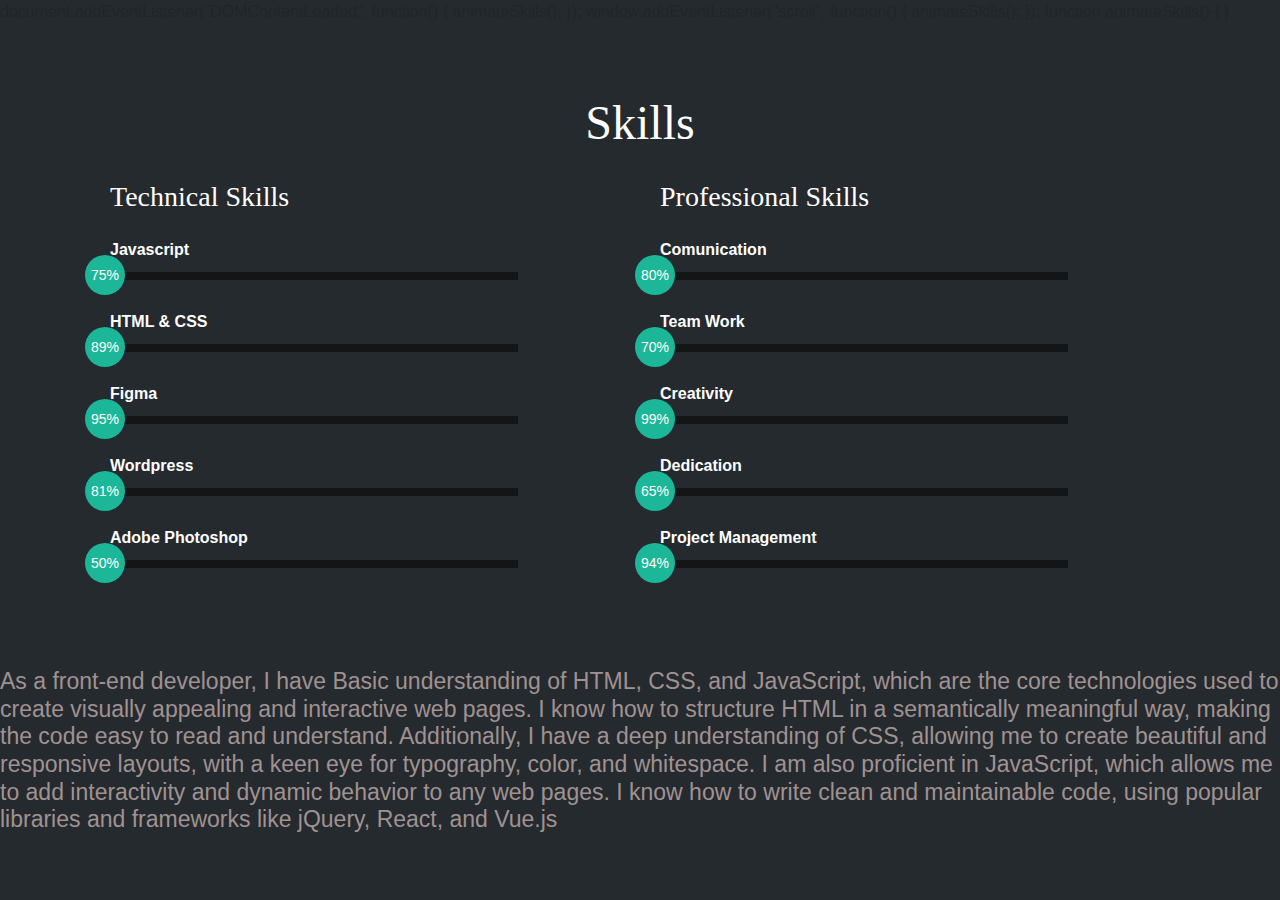
==== portfolio-Armando Sanchez 2023/skills.html @ 65a82f5e "segundaentrega" ====
<!DOCTYPE html>
<html lang="es">
<head>
    <meta charset="UTF-8">
    <meta http-equiv="X-UA-Compatible" content="IE=edge">
    <meta name="viewport" content="width=device-width, initial-scale=1.0">
    <link rel="stylesheet" href="https://cdnjs.cloudflare.com/ajax/libs/font-awesome/6.1.2/css/all.min.css" integrity="sha512-1sCRPdkRXhBV2PBLUdRb4tMg1w2YPf37qatUFeS7zlBy7jJI8Lf4VHwWfZZfpXtYSLy85pkm9GaYVYMfw5BC1A==" crossorigin="anonymous" referrerpolicy="no-referrer" />
    <link rel="stylesheet" href="https://stackpath.bootstrapcdn.com/bootstrap/4.3.1/css/bootstrap.min.css" integrity="sha384-ggOyR0iXCbMQv3Xipma34MD+dH/1fQ784/j6cY/iJTQUOhcWr7x9JvoRxT2MZw1T" crossorigin="anonymous">
    <title>Portfolio</title>
    
    <link rel="stylesheet" href="skills.css">


    document.addEventListener("DOMContentLoaded", function() {
        animateSkills();
      });
      
      window.addEventListener("scroll", function() {
        animateSkills();
      });
      
      function animateSkills() {
        
      }

   <!-- SECCION SKILLS -->
   
   <section class="skills" id="skills">
    <div class="contenido-seccion">
        <h2>Skills</h2>
        <div class="fila">
            <!-- Technical Skill -->
            <div class="col">
                <h3>Technical Skills</h3>
                <div class="skill">
                    <span>Javascript</span>
                    <div class="barra-skill">
                        <div class="progreso">
                            <span>75%</span>
                        </div>
                    </div>
                </div>
                <div class="skill">
                    <span>HTML & CSS</span>
                    <div class="barra-skill">
                        <div class="progreso">
                            <span>89%</span>
                        </div>
                    </div>
                </div>
                <div class="skill">
                    <span>Figma</span>
                    <div class="barra-skill">
                        <div class="progreso">
                            <span>95%</span>
                        </div>
                    </div>
                </div>
                <div class="skill">
                    <span>Wordpress</span>
                    <div class="barra-skill">
                        <div class="progreso">
                            <span>81%</span>
                        </div>
                    </div>
                </div>
                <div class="skill">
                    <span>Adobe Photoshop</span>
                    <div class="barra-skill">
                        <div class="progreso">
                            <span>50%</span>
                        </div>
                    </div>
                </div>
            </div>
            <!-- Professional Skills -->
            <div class="col">
                <h3>Professional Skills</h3>
                <div class="skill">
                    <span>Comunication</span>
                    <div class="barra-skill">
                        <div class="progreso">
                            <span>80%</span>
                        </div>
                    </div>
                </div>
                <div class="skill">
                    <span>Team Work</span>
                    <div class="barra-skill">
                        <div class="progreso">
                            <span>70%</span>
                        </div>
                    </div>
                </div>
                <div class="skill">
                    <span>Creativity</span>
                    <div class="barra-skill">
                        <div class="progreso">
                            <span>99%</span>
                        </div>
                    </div>
                </div>
                <div class="skill">
                    <span>Dedication</span>
                    <div class="barra-skill">
                        <div class="progreso">
                            <span>65%</span>
                        </div>
                    </div>
                </div>
                <div class="skill">
                    <span>Project Management</span>
                    <div class="barra-skill">
                        <div class="progreso">
                            <span>94%</span>
                        </div>
                    </div>
                </div>
            </div>
        </div>
    </div>
</section>



<footer>

    <h1>As a front-end developer, I have Basic understanding of HTML, CSS, and JavaScript, which are the core technologies used to create visually appealing and interactive web pages. I know how to structure HTML in a semantically meaningful way, making the code easy to read and understand. Additionally, I have a deep understanding of CSS, allowing me to create beautiful and responsive layouts, with a keen eye for typography, color, and whitespace.

        I am also proficient in JavaScript, which allows me to add interactivity and dynamic behavior to any web pages. I know how to write clean and maintainable code, using popular libraries and frameworks like jQuery, React, and Vue.js 
</footer>





<script src="script.js"></script>
<script src="https://code.jquery.com/jquery-3.3.1.slim.min.js" integrity="sha384-q8i/X+965DzO0rT7abK41JStQIAqVgRVzpbzo5smXKp4YfRvH+8abtTE1Pi6jizo" crossorigin="anonymous"></script>
<script src="https://cdn.jsdelivr.net/npm/@popperjs/core@2.10.3/dist/umd/popper.min.js"></script>
<script src="https://stackpath.bootstrapcdn.com/bootstrap/4.3.1/js/bootstrap.min.js" integrity="sha384-JjSmVgyd0p3pXB1rRibZUAYoIIy6OrQ6VrjIEaFf/nJGzIxFDsf4x0xIM+B07jRM" crossorigin="anonymous"></script>

</body>
</html>
---- portfolio-Armando Sanchez 2023/skills.css ----
/* SECCION S K I L L S */


body{
  background-color: #252A2E;
}

.skills{
  background-color: #252A2E;
  color: #fff;
  padding: 50px 20px;
}
.skills .contenido-seccion{
  max-width: 1100px;
  margin: auto;
}
.skills h2{
  font-size: 48px;
  font-family: 'Righteous';
  text-align: center;
  padding: 20px 0;

}
.skills .fila{
  display: flex;
}
.skills .fila .col{
  width: 50%;
  padding: 0 20px;
}
.skills .fila .col h3{
  font-size: 28px;
  font-family: 'Righteous';
  margin-bottom: 25px;
}
.skills .skill > span{
  font-weight: bold;
  display: block;
  margin-bottom: 10px;
}
.skills .skill .barra-skill{
  height: 8px;
  width: 80%;
  background-color: #131517;
  position: relative;
  margin-bottom: 30px;
}
.skills .skill .progreso{
  background-color: #1CB698;
  position: absolute;
  top: 0;
  left: 0;
  height: 8px;
}
.skills .skill .barra-skill span{
  position: absolute;
  height: 40px;
  width: 40px;
  background-color: #1CB698;
  border-radius: 50px;
  line-height: 40px;
  text-align: center;
  top: -17px;
  right: -15px;
  font-size: 14px;
}
/* Estas clases se agregaran dinamicamente mediante javascript */
.skills .skill .javascript{
  width: 0%;
  animation: 2s javascript forwards;
  
}
@keyframes javascript {
  0%{width: 0%;}
  100%{width: 75%;}
}

.skills .skill .htmlcss{
  width: 0%;
  animation: 2s htmlcss forwards;
}
@keyframes htmlcss {
  0%{width: 0%;}
  100%{width: 89%;}
}

.skills .skill .photoshop{
  width: 0%;
  animation: 2s photoshop forwards;
}
@keyframes photoshop {
  0%{width: 0%;}
  100%{width: 95%;}
}

.skills .skill .wordpress{
  width: 0%;
  animation: 2s wordpress forwards;
}
@keyframes wordpress {
  0%{width: 0%;}
  100%{width: 81%;}
}

.skills .skill .drupal{
  width: 0%;
  animation: 2s drupal forwards;
}
@keyframes drupal {
  0%{width: 0%;}
  100%{width: 55%;}
}

.skills .skill .comunicacion{
  width: 0%;
  animation: 2s comunicacion forwards;
}
@keyframes comunicacion {
  0%{width: 0%;}
  100%{width: 80%;}
}

.skills .skill .trabajo{
  width: 0%;
  animation: 2s trabajo forwards;
}
@keyframes trabajo {
  0%{width: 0%;}
  100%{width: 70%;}
}

.skills .skill .creatividad{
  width: 0%;
  animation: 2s creatividad forwards;
}
@keyframes creatividad {
  0%{width: 0%;}
  100%{width: 99%;}
}

.skills .skill .dedicacion{
  width: 0%;
  animation: 2s dedicacion forwards;
}
@keyframes dedicacion {
  0%{width: 0%;}
  100%{width: 65%;}
}

.skills .skill .proyect{
  width: 0%;
  animation: 2s proyect forwards;
}
@keyframes proyect {
  0%{width: 0%;}
  100%{width: 94%;}
}

footer{
  color: #a09292;
}

footer h1 {
  font-size: 23px;
}

footer h1 {
  margin-top: 20px;
}
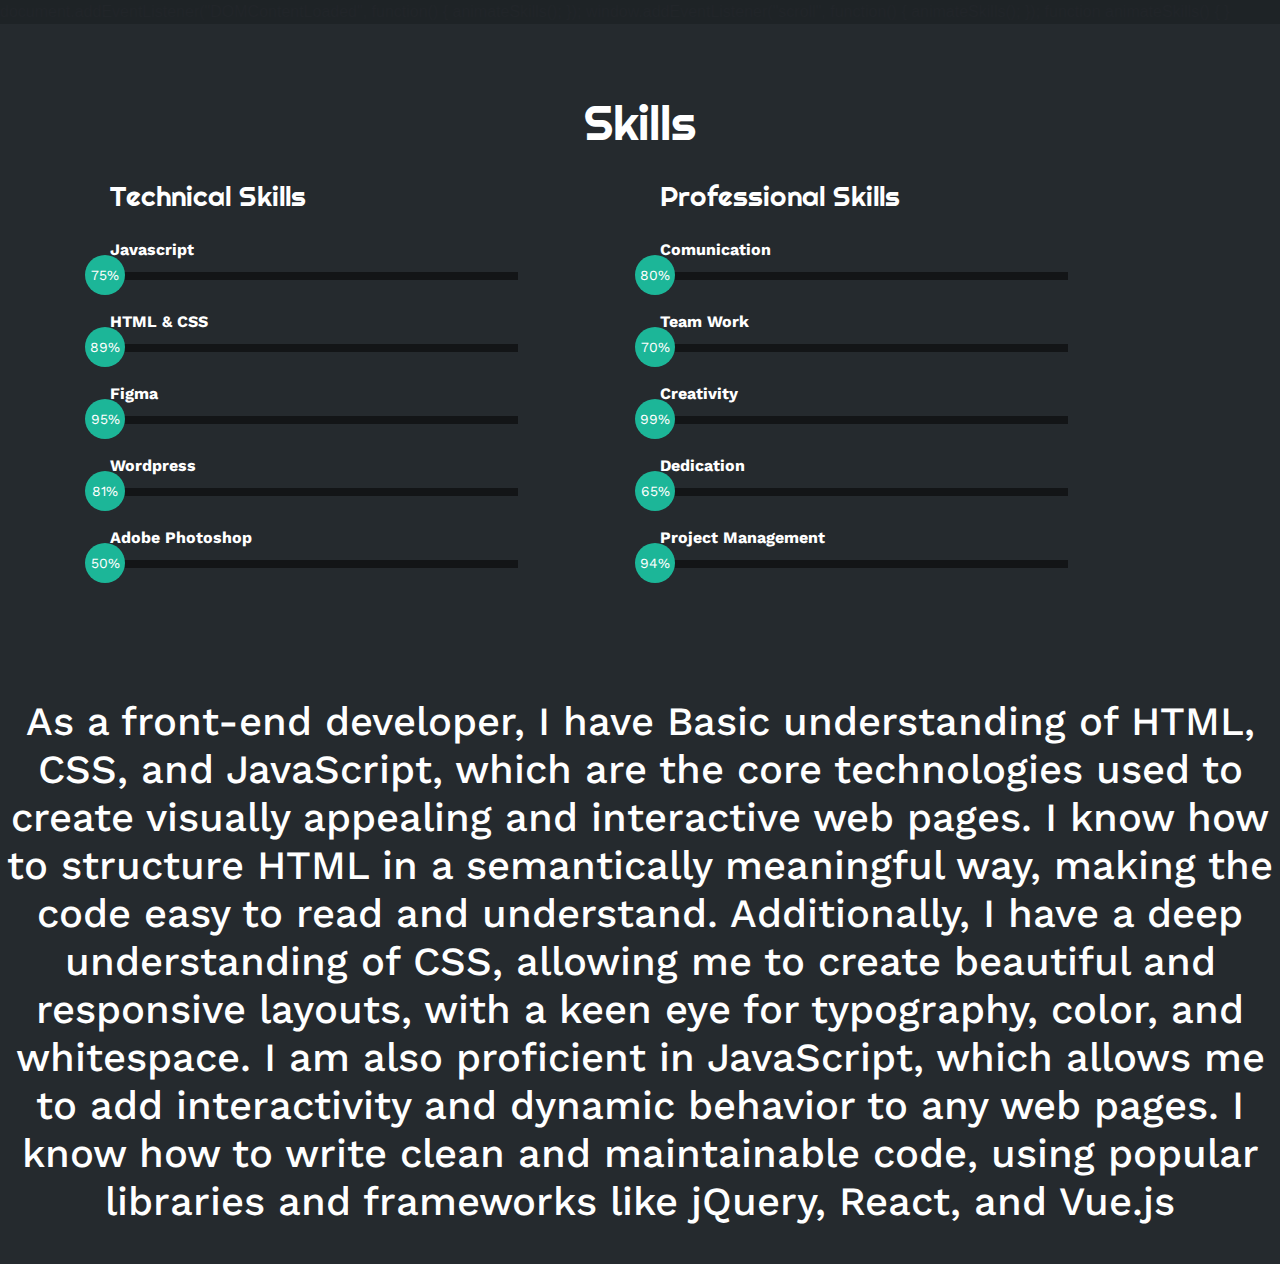
==== commit e5205ef8: "modificacion css cambios" ====
--- a/portfolio-Armando Sanchez 2023/skills.html
+++ b/portfolio-Armando Sanchez 2023/skills.html
@@ -8,7 +8,7 @@
     <link rel="stylesheet" href="https://stackpath.bootstrapcdn.com/bootstrap/4.3.1/css/bootstrap.min.css" integrity="sha384-ggOyR0iXCbMQv3Xipma34MD+dH/1fQ784/j6cY/iJTQUOhcWr7x9JvoRxT2MZw1T" crossorigin="anonymous">
     <title>Portfolio</title>
     
-    <link rel="stylesheet" href="skills.css">
+    <link rel="stylesheet" href="estilo.css">
 
 
     document.addEventListener("DOMContentLoaded", function() {
@@ -123,14 +123,11 @@
 
 
 
-<footer>
-
+<footer class="mi-clase">
     <h1>As a front-end developer, I have Basic understanding of HTML, CSS, and JavaScript, which are the core technologies used to create visually appealing and interactive web pages. I know how to structure HTML in a semantically meaningful way, making the code easy to read and understand. Additionally, I have a deep understanding of CSS, allowing me to create beautiful and responsive layouts, with a keen eye for typography, color, and whitespace.
 
-        I am also proficient in JavaScript, which allows me to add interactivity and dynamic behavior to any web pages. I know how to write clean and maintainable code, using popular libraries and frameworks like jQuery, React, and Vue.js 
+    I am also proficient in JavaScript, which allows me to add interactivity and dynamic behavior to any web pages. I know how to write clean and maintainable code, using popular libraries and frameworks like jQuery, React, and Vue.js</h1>
 </footer>
-
-
 
 
 
--- a/portfolio-Armando Sanchez 2023/estilo.css
+++ b/portfolio-Armando Sanchez 2023/estilo.css
@@ -0,0 +1,603 @@
+@import url('https://fonts.googleapis.com/css2?family=Righteous&family=Work+Sans:wght@100;300;400;600;800&display=swap');
+*{
+    box-sizing: border-box;
+    font-family: 'Work Sans';
+    margin: 0;
+    padding: 0;
+}
+html{
+    /* me permite deslizar cuando hago clic en los links del menu */
+    scroll-behavior: smooth;
+}
+/* MENU */
+.contenedor-header{
+    background: #1e2326;
+    position: fixed;
+    width: 100%;
+    top: 0;
+    left: 0;
+    z-index: 99;
+}
+.contenedor-header header{
+    max-width: 1100px;
+    margin: auto;
+    display: flex;
+    justify-content: space-between;
+    align-items: center;
+    padding: 15px 20px;
+}
+.contenedor-header header .logo a{
+    font-family: 'Righteous';
+    font-size: 36px;
+    color: #1CB698;
+    text-decoration: none;
+}
+.contenedor-header header ul{
+    display: flex;
+    list-style: none;
+}
+.contenedor-header header nav ul li a{
+    text-align: none;
+    color: #fff;
+    margin: 0 15px;
+    padding: 3px;
+    transition: .5s;
+    text-decoration: none;
+}
+.contenedor-header header nav ul li a:hover{
+    color: #1CB698;
+}
+.nav-responsive{
+    background-color: #1CB698;
+    color:#fff;
+    padding: 5px 10px;
+    border-radius: 5px;
+    cursor: pointer;
+    display: none;
+}
+/* SECCION I N I C I O */
+.inicio{
+    background: linear-gradient(to top, rgba(30,35,38,.8), rgba(30,35,38,1)),
+    url(img/fondo.jpg);
+    background-size: cover;
+    height: 100vh;
+    color: #fff;
+    display: flex;
+    align-items: center;
+}
+.inicio .contenido-banner{
+    padding: 20px;
+    background-color: #1e2326;
+    max-width: 350px;
+    margin: auto;
+    text-align: center;
+    border-radius: 40px;
+}
+.inicio .contenido-banner img{
+    margin-top: 40px;
+    border: 10px solid #1CB698;
+    display: block;
+    width: 80%;
+    margin: auto;
+    border-radius: 100%;
+}
+.inicio .contenido-banner h1{
+    margin-top: 40px;
+    font-size: 42px;
+    font-family: 'Righteous';
+}
+.inicio .contenido-banner h2{
+    font-size: 15px;
+    font-weight: normal;
+}
+.inicio .contenido-banner .redes a{
+    color: #fff;
+    display: inline-block;
+    text-decoration: none;
+    border: 1px solid #fff;
+    border-radius: 100%;
+    width: 42px;
+    height: 42px;
+    line-height: 42px;
+    margin: 40px 5px;
+    font-size: 20px;
+    transition: .3s;
+}
+.inicio .contenido-banner .redes a:hover{
+    background-color: #1CB698;
+}
+.sobremi{
+    background-color: #1e2326;
+    color: #fff;
+    padding: 50px 20px;
+}
+.sobremi .contenido-seccion{
+    max-width: 1100px;
+    margin: auto;
+}
+.sobremi h2{
+    font-size: 48px;
+    font-family: 'Righteous';
+    text-align: center;
+    padding: 20px 0;
+
+}
+.sobremi .contenido-seccion p{
+    font: 18px;
+    line-height: 22px;
+    margin-bottom: 20px;
+}
+.sobremi .contenido-seccion p span{
+    color: #1CB698;
+    font-weight: bold;
+}
+.sobremi .fila{
+    display: flex;
+}
+.sobremi .fila .col
+{
+    width: 50%;
+}
+.sobremi .fila .col h3{
+    font-size: 28px;
+    font-family: 'Righteous';
+    margin-bottom: 25px;
+}
+.sobremi .fila .col ul{
+    list-style: none;
+}
+.sobremi .fila .col ul li{
+    margin: 12px 0;
+}
+.sobremi .fila .col ul li strong{
+    display: inline-block;
+    color: #1CB698;
+    width: 130px;
+}
+.sobremi .fila .col ul li span{
+    background-color: #1CB698;
+    padding: 3px;
+    font-weight: bold;
+    border-radius: 5px;
+}
+.sobremi .fila .col .contenedor-intereses{
+    display: flex;
+    flex-wrap: wrap;
+}
+.sobremi .fila .col .contenedor-intereses .interes{
+    width: 100px;
+    height: 100px;
+    background-color: #252A2E;
+    border-radius: 10px;
+    margin: 0 15px 15px 0;
+    display: flex;
+    flex-direction: column;
+    align-items: center;
+    justify-content: center;
+    transition: .3s;
+}.sobremi .fila .col .contenedor-intereses .interes:hover{
+    background-color: #1CB698;
+}
+.sobremi .fila .col .contenedor-intereses .interes i{
+    font-size: 30px;
+    margin-bottom: 10px;
+}
+.sobremi button{
+    cursor: pointer;
+    background-color: transparent;
+    border: 2px solid #fff;
+    width: fit-content;
+    display: block;
+    margin: 20px auto;
+    padding: 10px 22px;
+    font-size: 16px;
+    color: #fff;
+    position: relative;
+    z-index: 10;
+}
+.sobremi button .overlay{
+    position: absolute;
+    top: 0;
+    left: 0;
+    width: 0;
+    height: 100%;
+    background-color: #1CB698;
+    z-index: -1;
+    transition: 1s;
+}
+.sobremi button:hover .overlay{
+    width: 100%;
+}
+/* SECCION S K I L L S */
+.skills{
+    background-color: #252A2E;
+    color: #fff;
+    padding: 50px 20px;
+    
+}
+
+.skills .contenido-seccion{
+    max-width: 1100px;
+    margin: auto;
+}
+.skills h2{
+    font-size: 48px;
+    font-family: 'Righteous';
+    text-align: center;
+    padding: 20px 0;
+
+}
+.skills .fila{
+    display: flex;
+}
+.skills .fila .col{
+    width: 50%;
+    padding: 0 20px;
+}
+.skills .fila .col h3{
+    font-size: 28px;
+    font-family: 'Righteous';
+    margin-bottom: 25px;
+}
+.skills .skill > span{
+    font-weight: bold;
+    display: block;
+    margin-bottom: 10px;
+}
+.skills .skill .barra-skill{
+    height: 8px;
+    width: 80%;
+    background-color: #131517;
+    position: relative;
+    margin-bottom: 30px;
+}
+.skills .skill .progreso{
+    background-color: #1CB698;
+    position: absolute;
+    top: 0;
+    left: 0;
+    height: 8px;
+}
+.skills .skill .barra-skill span{
+    position: absolute;
+    height: 40px;
+    width: 40px;
+    background-color: #1CB698;
+    border-radius: 50px;
+    line-height: 40px;
+    text-align: center;
+    top: -17px;
+    right: -15px;
+    font-size: 14px;
+}
+/* Estas clases se agregaran dinamicamente mediante javascript */
+.skills .skill .javascript{
+    width: 0%;
+    animation: 2s javascript forwards;
+}
+@keyframes javascript {
+    0%{width: 0%;}
+    100%{width: 75%;}
+}
+
+.skills .skill .htmlcss{
+    width: 0%;
+    animation: 2s htmlcss forwards;
+}
+@keyframes htmlcss {
+    0%{width: 0%;}
+    100%{width: 89%;}
+}
+
+.skills .skill .photoshop{
+    width: 0%;
+    animation: 2s photoshop forwards;
+}
+@keyframes photoshop {
+    0%{width: 0%;}
+    100%{width: 95%;}
+}
+
+.skills .skill .wordpress{
+    width: 0%;
+    animation: 2s wordpress forwards;
+}
+@keyframes wordpress {
+    0%{width: 0%;}
+    100%{width: 81%;}
+}
+
+.skills .skill .drupal{
+    width: 0%;
+    animation: 2s drupal forwards;
+}
+@keyframes drupal {
+    0%{width: 0%;}
+    100%{width: 55%;}
+}
+
+.skills .skill .comunicacion{
+    width: 0%;
+    animation: 2s comunicacion forwards;
+}
+@keyframes comunicacion {
+    0%{width: 0%;}
+    100%{width: 80%;}
+}
+
+.skills .skill .trabajo{
+    width: 0%;
+    animation: 2s trabajo forwards;
+}
+@keyframes trabajo {
+    0%{width: 0%;}
+    100%{width: 70%;}
+}
+
+.skills .skill .creatividad{
+    width: 0%;
+    animation: 2s creatividad forwards;
+}
+@keyframes creatividad {
+    0%{width: 0%;}
+    100%{width: 99%;}
+}
+
+.skills .skill .dedicacion{
+    width: 0%;
+    animation: 2s dedicacion forwards;
+}
+@keyframes dedicacion {
+    0%{width: 0%;}
+    100%{width: 65%;}
+}
+
+.skills .skill .proyect{
+    width: 0%;
+    animation: 2s proyect forwards;
+}
+@keyframes proyect {
+    0%{width: 0%;}
+    100%{width: 94%;}
+}
+/* SECCION CURRICULUM */
+.curriculum h2 {
+    text-align: center;
+    color: white;
+    font-size: 48px;
+    font-family: 'Righteous';
+  }
+  
+  
+  
+  .curriculum .container {
+    margin-top: 70px;
+  }
+  
+  body{
+      background-color: #1e2326;
+    }
+  
+    .container {
+      display: flex;
+      flex-wrap: wrap; /* envuelve las imágenes en varias líneas */
+      height: 600px; /* altura del contenedor */
+      align-items: center; /* centra verticalmente el contenedor */
+    }
+    
+    img {
+      width: calc(33.33% - 10px); /* ancho de cada imagen (33.33% del contenedor con 10px de espacio) */
+      height: auto; /* mantiene la proporción de la imagen */
+      margin-right: 10px; /* espacio entre las imágenes */
+      margin-bottom: 10px; /* espacio entre las filas de imágenes */
+    }
+    
+    img:nth-child(3n+1) {
+      margin-left: 0; /* elimina el margen izquierdo de la primera imagen en cada fila */
+    }
+    
+    img:nth-child(n+4) {
+      margin-top: 10px; /* espacio entre las filas de imágenes */
+    }
+    
+    img:last-child {
+      margin-right: 0; /* eliminar el espacio a la derecha de la última imagen */
+      margin-bottom: 0; /* eliminar el espacio debajo de la última fila de imágenes */
+    }
+    
+
+/* SECCION CONTACTO */
+.contacto{
+    background-image: url(img/contact_bg.png);
+    background-color: #1e2326;
+    color: #fff;
+    padding: 50px 0;
+}
+.contacto .contenido-seccion{
+    max-width: 1100px;
+    margin: auto;
+}
+.contacto h2{
+    font-size: 48px;
+    font-family: 'Righteous';
+    text-align: center;
+    padding: 20px 0;
+}
+.contacto .fila{
+    display: flex;
+}
+.contacto .col{
+    width: 50%;
+    padding: 10px;
+    position: relative;
+}
+.contacto .col input, .contacto .col textarea{
+    display: block;
+    width: 100%;
+    padding: 18px;
+    border: none;
+    margin-bottom: 20px;
+    background-color: #252A2E;
+    color: #fff;
+    font-size: 18px;
+}
+.contacto button{
+    cursor: pointer;
+    background-color: transparent;
+    border: 2px solid #fff;
+    width: fit-content;
+    display: block;
+    margin: 20px auto;
+    padding: 10px 22px;
+    font-size: 16px;
+    color: #fff;
+    position: relative;
+    z-index: 10;
+}
+.contacto button .overlay{
+    position: absolute;
+    top: 0;
+    left: 0;
+    width: 0;
+    height: 100%;
+    background-color: #1CB698;
+    z-index: -1;
+    transition: 1s;
+}
+.contacto button:hover .overlay{
+    width: 100%;
+}
+.contacto .col img{
+    width: 100%;
+}
+.contacto .col .info{
+    position: absolute;
+    top: 40%;
+    background-color: #252A2E;
+    padding: 20px;
+    max-swidth: 350px;
+    left: 50%;
+    transform: translate(-50%, -50%);
+}
+.contacto .col .info ul{
+    list-style: none;
+}
+.contacto .col .info ul li{
+    margin-bottom: 20px;
+}
+.contacto .col .info ul li i{
+    color: #1CB698;
+    display: inline-block;
+    margin-right: 20px;
+}
+footer{
+    background-color: #252A2E;
+    color: #fff;
+    padding: 50px 0 30px 0;
+    text-align: center;
+    position: relative;
+    width: 100%;
+    
+}
+footer .redes{
+    margin-bottom: 20px;
+}
+footer .redes a{
+    color: #fff;
+    display: inline-block;
+    text-decoration: none;
+    border: 1px solid #fff;
+    border-radius: 100%;
+    width: 42px;
+    height: 42px;
+    line-height: 42px;
+    margin: 40px 5px;
+    font-size: 20px;
+    transition: .3s;
+}
+footer .arriba{
+    display: block;
+    width: 50px;
+    height: 50px;
+    background-color: #1CB698;
+    color: #fff;
+    position: absolute;
+    left: 50%;
+    transform: translateX(-50%);
+    top: -25px;
+    border-radius: 50%;
+    line-height: 50px;
+    font-size: 10px;
+}
+
+
+/* SECCION RESPONSIVE */
+@media screen and (max-width:980px){
+    nav{
+        display: none;
+    }
+    .nav-responsive{
+        display: block;
+    }
+    nav.responsive{
+        display: block;
+        position: absolute;
+        right: 0;
+        top: 75px;
+        background-color: #252A2E;
+        width: 180px;
+    }
+    nav.responsive ul{
+        display: block !important;
+    }
+    nav.responsive ul li{
+        border-bottom: 1px solid #fff;
+        padding: 10px 0;
+    }
+}
+@media screen and (max-width:700px){
+    .sobremi .fila{
+        display: block;
+    }
+    .sobremi .fila .col{
+        width: fit-content;
+    }
+
+    .skills .fila{
+        display: block;
+    }
+    .skills .fila .col{
+        width: 100%;
+    }
+    .skills .fila .col .barra-skill{
+        width: 100%;
+    }
+
+    .curriculum .fila{
+        display: block;
+    }
+    .curriculum .fila .col{
+        width: 90%;
+    }
+    .curriculum .fila .derecha{
+        margin-left: 20px;
+    }
+
+    .portfolio .galeria{
+        display: block;
+        width: 100%;
+    }
+    .portfolio .galeria .proyecto{
+        max-width: 100%;
+    }
+    .portfolio .galeria .proyecto img{
+        width: 100%;
+    }
+    .contacto .fila{
+        display: block;
+    }
+    .contacto .fila .col{
+        width: 100%;
+    }
+}
+
